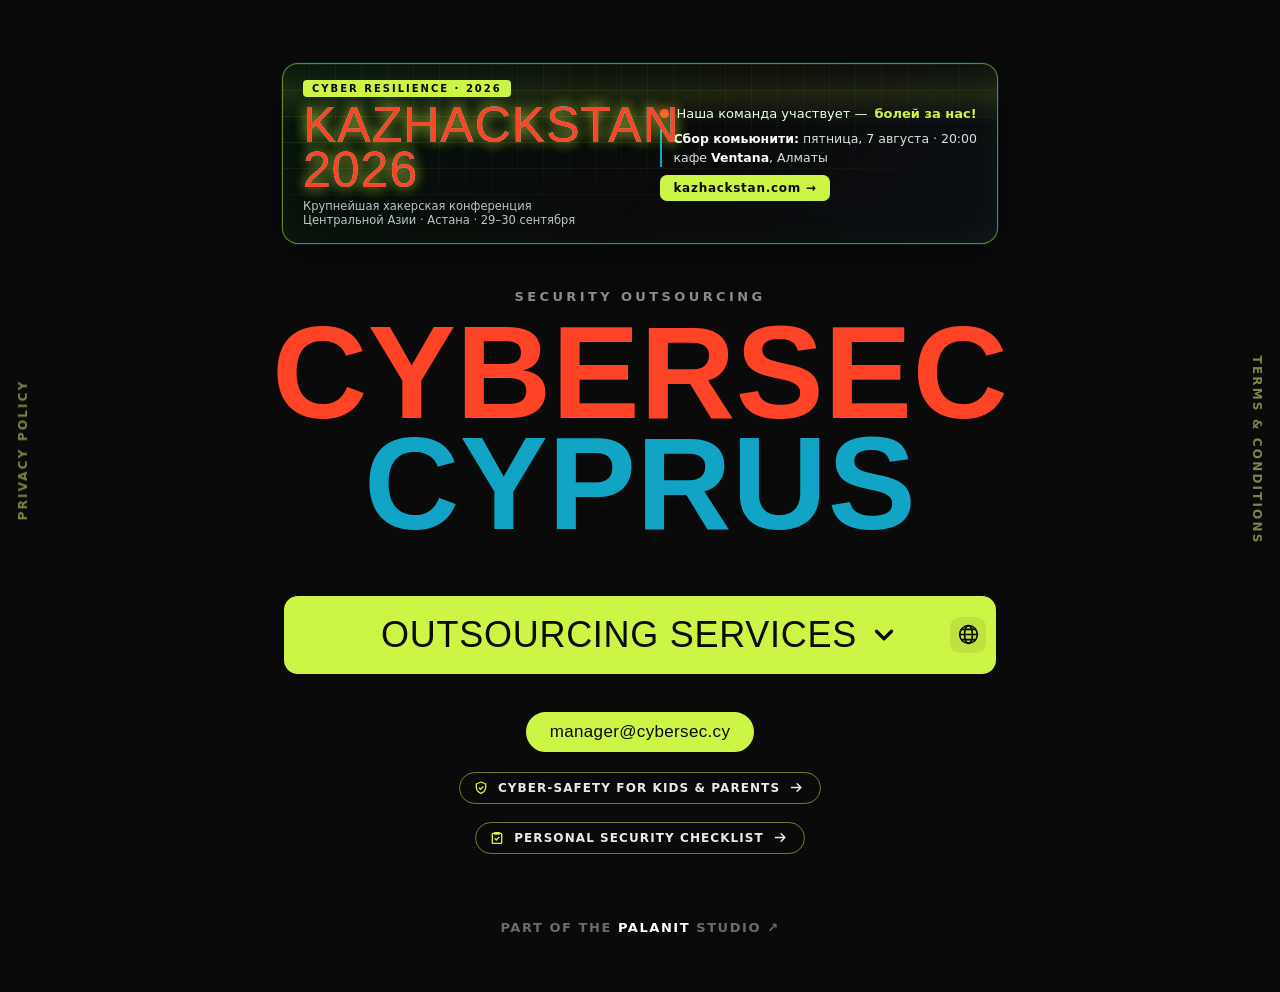
==== index.html @ 5adc6e9a "Home: add animated KazHackStan 2026 community banner (meetup CTA) Co-Authored-By: Claude Opus 4.8 <n" ====
<!DOCTYPE html>
<html lang="en">
<head>
  <meta charset="UTF-8" />
  <meta name="viewport" content="width=device-width, initial-scale=1.0" />
  <meta http-equiv="Content-Security-Policy" content="default-src 'self'; script-src 'self'; style-src 'self' 'unsafe-inline' https://fonts.googleapis.com; font-src https://fonts.gstatic.com; img-src 'self' data:; connect-src 'self'; base-uri 'self'; form-action 'self'; frame-ancestors 'none'; object-src 'none'" />
  <meta name="referrer" content="strict-origin-when-cross-origin" />
  <title>CyberSec by Palanit — Security &amp; IT Outsourcing in Cyprus</title>
  <meta name="description" content="CyberSec by Palanit — security and IT outsourcing for small and medium businesses in Cyprus: MDM (Jamf), Google Workspace, EDR, SIEM Wazuh, perimeter and web audits, security policies, phishing simulations and training." />

  <link rel="canonical" href="https://cybersec.cy/" />
  <meta name="robots" content="index, follow, max-image-preview:large, max-snippet:-1, max-video-preview:-1" />
  <meta name="author" content="CyberSec by Palanit" />

  <!-- Open Graph -->
  <meta property="og:site_name" content="CyberSec by Palanit" />
  <meta property="og:title" content="CyberSec by Palanit — Security &amp; IT Outsourcing in Cyprus" />
  <meta property="og:description" content="Security and IT outsourcing for small and medium businesses in Cyprus. Implementation, audits, policies, training." />
  <meta property="og:type" content="website" />
  <meta property="og:url" content="https://cybersec.cy/" />
  <meta property="og:locale" content="en" />

  <!-- Icons -->
  <link rel="icon" href="/favicon.ico" sizes="32x32" />
  <link rel="icon" href="/favicon.svg" type="image/svg+xml" />
  <link rel="icon" type="image/png" sizes="96x96" href="/favicon-96x96.png" />
  <link rel="apple-touch-icon" href="/apple-touch-icon.png" />
  <meta name="theme-color" content="#0a0a0a" />

  <link rel="preconnect" href="https://fonts.googleapis.com" />
  <link rel="preconnect" href="https://fonts.gstatic.com" crossorigin />
  <link href="https://fonts.googleapis.com/css2?family=Anton&family=Cookie&family=Space+Grotesk:wght@400;500;700&display=swap" rel="stylesheet" />
  <link rel="stylesheet" href="styles.css" />

  <!-- Structured data -->
  <script type="application/ld+json">
  {
    "@context": "https://schema.org",
    "@type": "ProfessionalService",
    "name": "CyberSec by Palanit",
    "url": "https://cybersec.cy/",
    "image": "https://cybersec.cy/apple-touch-icon.png",
    "description": "Security and IT outsourcing for small and medium businesses in Cyprus.",
    "areaServed": "CY",
    "email": "manager@cybersec.cy",
    "priceRange": "€€"
  }
  </script>
</head>

<body class="home">

  <!-- side links -->
  <a class="side side--left" href="/privacy.html" data-i18n="privacy">Privacy Policy</a>
  <a class="side side--right" href="/terms.html" data-i18n="terms">Terms &amp; Conditions</a>

  <main class="stage">

    <!-- KazHackStan 2026 · community banner (temporary promo) -->
    <a class="khs" href="https://kazhackstan.com" target="_blank" rel="noopener" aria-label="KazHackStan 2026 — наша команда участвует, сбор комьюнити 7 августа в Алматы">
      <span class="khs__grid" aria-hidden="true"></span>
      <span class="khs__scan" aria-hidden="true"></span>
      <span class="khs__body">
        <span class="khs__brand">
          <span class="khs__badge">Cyber Resilience · 2026</span>
          <span class="khs__title" data-txt="KAZHACKSTAN 2026">KAZHACKSTAN 2026</span>
          <span class="khs__meta">Крупнейшая хакерская конференция Центральной Азии · Астана · 29–30 сентября</span>
        </span>
        <span class="khs__call">
          <span class="khs__team"><span class="khs__dot" aria-hidden="true"></span> Наша команда участвует — <b>болей за нас!</b></span>
          <span class="khs__meet"><b>Сбор комьюнити:</b> пятница, 7 августа · 20:00<br>кафе <b>Ventana</b>, Алматы</span>
          <span class="khs__link">kazhackstan.com →</span>
        </span>
      </span>
    </a>

    <!-- title -->
    <p class="eyebrow" data-i18n="eyebrow">SECURITY OUTSOURCING</p>
    <h1 class="title">
      <span class="title__pop">CYBER<span class="title__sec">SEC</span></span>
      <span class="title__sea">CYPRUS</span>
    </h1>

    <!-- services dropdown -->
    <section class="services" aria-label="Outsourcing services">
      <div class="field-wrap">
        <button class="field" id="fieldToggle" aria-expanded="false" aria-controls="servicesPanel">
          <span class="field__label" data-i18n="fieldLabel">Outsourcing services</span>
          <svg class="field__chev" width="30" height="30" viewBox="0 0 24 24" fill="none" stroke="currentColor" stroke-width="2.6" stroke-linecap="round" stroke-linejoin="round"><path d="M6 9l6 6 6-6"/></svg>
        </button>

        <!-- language switcher -->
        <div class="lang" id="lang">
          <button class="lang__btn" id="langBtn" type="button" aria-haspopup="true" aria-expanded="false" aria-label="Change language">
            <svg viewBox="0 0 24 24" fill="none" stroke="currentColor" stroke-width="1.7" stroke-linecap="round" stroke-linejoin="round">
              <circle cx="12" cy="12" r="9.2"/>
              <ellipse cx="12" cy="12" rx="4.1" ry="9.2"/>
              <line x1="2.8" y1="12" x2="21.2" y2="12"/>
              <line x1="4.6" y1="6.7" x2="19.4" y2="6.7"/>
              <line x1="4.6" y1="17.3" x2="19.4" y2="17.3"/>
            </svg>
          </button>
          <ul class="lang__menu" id="langMenu" role="menu" aria-label="Language">
            <li role="none"><button role="menuitemradio" type="button" data-lang="en" aria-checked="true">English</button></li>
            <li role="none"><button role="menuitemradio" type="button" data-lang="el" aria-checked="false">Ελληνικά</button></li>
            <li role="none"><button role="menuitemradio" type="button" data-lang="ru" aria-checked="false">Русский</button></li>
            <li role="none"><button role="menuitemradio" type="button" data-lang="uk" aria-checked="false">Українська</button></li>
            <li role="none"><button role="menuitemradio" type="button" data-lang="kk" aria-checked="false">Қазақша</button></li>
            <li role="none"><button role="menuitemradio" type="button" data-lang="de" aria-checked="false">Deutsch</button></li>
            <li role="none"><button class="lang--elv" role="menuitemradio" type="button" data-lang="elv" aria-checked="false">Quenya</button></li>
          </ul>
        </div>
      </div>

      <div class="panel" id="servicesPanel">
        <div class="panel__inner">
          <ul class="list" id="serviceList"><!-- items injected by script.js --></ul>
          <p class="disclaimer" data-i18n="disclaimer">Prices are indicative and depend on the scope of work, the number of devices and the state of your infrastructure. A precise quote will be prepared after a consultation with our manager.</p>
        </div>
      </div>
    </section>

    <!-- email CTA -->
    <a class="email" href="mailto:manager@cybersec.cy">manager@cybersec.cy</a>

    <!-- thin secondary CTA: family cyber-safety academy -->
    <a class="kids-btn" href="/academy.html">
      <svg class="kids-btn__ico" viewBox="0 0 24 24" fill="none" stroke="currentColor" stroke-width="2" stroke-linecap="round" stroke-linejoin="round" aria-hidden="true"><path d="M12 3l7 3v5c0 4.5-3 7.5-7 9-4-1.5-7-4.5-7-9V6l7-3z"/><path d="M9.5 12l1.8 1.8L15 10"/></svg>
      <span data-i18n="kidsBtn">Cyber-safety for kids &amp; parents</span>
      <svg class="kids-btn__arrow" viewBox="0 0 24 24" fill="none" stroke="currentColor" stroke-width="2.4" stroke-linecap="round" stroke-linejoin="round" aria-hidden="true"><path d="M4 12h15M13 6l6 6-6 6"/></svg>
    </a>

    <!-- thin secondary CTA: personal security checklist portal -->
    <a class="kids-btn" href="/checklist.html">
      <svg class="kids-btn__ico" viewBox="0 0 24 24" fill="none" stroke="currentColor" stroke-width="2" stroke-linecap="round" stroke-linejoin="round" aria-hidden="true"><path d="M8 5H6a1 1 0 0 0-1 1v13a1 1 0 0 0 1 1h12a1 1 0 0 0 1-1V6a1 1 0 0 0-1-1h-2"/><path d="M9 4h6a1 1 0 0 1 1 1 1 1 0 0 1-1 1H9a1 1 0 0 1-1-1 1 1 0 0 1 1-1z"/><path d="M9 13l2 2 4-4"/></svg>
      <span data-i18n="checklistBtn">Personal security checklist</span>
      <svg class="kids-btn__arrow" viewBox="0 0 24 24" fill="none" stroke="currentColor" stroke-width="2.4" stroke-linecap="round" stroke-linejoin="round" aria-hidden="true"><path d="M4 12h15M13 6l6 6-6 6"/></svg>
    </a>

    <!-- footer -->
    <footer class="foot">
      <a id="footLink" href="https://palanit.com" target="_blank" rel="noopener">Part of the <strong>PALANIT</strong> studio ↗</a>
    </footer>

  </main>

  <script src="i18n.js"></script>
  <script src="effects.js"></script>
  <script src="script.js"></script>
</body>
</html>
---- styles.css ----
/* ===================================================================
   CYBERSEC CYPRUS — security outsourcing
   Static site · no build step · plain CSS
   Shares the PALANIT design language (Anton + Space Grotesk, pop/lime).
   =================================================================== */

:root {
  --ink:   #0a0a0a;
  --paper: #ffffff;
  --lime:  #cdf546;   /* the green field */
  --pop:   #ff4326;   /* CYBERSEC orange */
  --sea:   #12a4c4;   /* Mediterranean blue */
  --muted: #6b6b6b;
}

* { margin: 0; padding: 0; box-sizing: border-box; }

html { scroll-behavior: smooth; }

body {
  font-family: "Space Grotesk", system-ui, sans-serif;
  background: var(--paper);
  color: var(--ink);
  -webkit-font-smoothing: antialiased;
  min-height: 100dvh;
  overflow-x: hidden;
}

::selection { background: var(--lime); color: var(--ink); }
a { color: inherit; text-decoration: none; }

/* ---------- HOME: DARK BACKGROUND ---------- */
body.home { background: var(--ink); color: var(--paper); }

.home .eyebrow { color: #8c8c8c; }

/* lime pills read fine on black; lift them with a light drop-shadow */
.home .field:hover,
.home .email:hover { box-shadow: 6px 6px 0 rgba(255,255,255,.16); }

/* services list flipped to light-on-dark */
.home .svc { border-top-color: rgba(255,255,255,.14); }
.home .svc__head { color: var(--paper); }
.home .svc__num { color: rgba(255,255,255,.42); }
.home .svc__desc { color: #cfcfcf; }
.home .svc__price { color: var(--paper); }
.home .disclaimer { color: #9a9a9a; border-top-color: rgba(255,255,255,.14); }

/* side links + footer accents that were dark */
.home .side:hover { color: var(--paper); }
.home .foot a strong { color: var(--paper); }
.home .foot a:hover,
.home .foot a:hover strong { color: var(--pop); }

/* ---------- SIDE LINKS (faint, vertical) ---------- */
.side {
  position: fixed; top: 50%; z-index: 20;
  writing-mode: vertical-rl;
  font-size: 12px; font-weight: 700; text-transform: uppercase; letter-spacing: .18em;
  color: var(--lime);
  opacity: .55; filter: saturate(.7);
  transition: opacity .25s ease, filter .25s ease, color .25s ease;
  padding: 6px;
}
.side:hover { opacity: 1; filter: none; color: var(--ink); }
.side--left  { left: 10px;  transform: translateY(-50%) rotate(180deg); }
.side--right { right: 10px; transform: translateY(-50%); }
@media (max-width: 820px) { .side { display: none; } }

/* ---------- STAGE ---------- */
.stage {
  position: relative; z-index: 1;
  max-width: 760px; margin: 0 auto;
  padding: clamp(40px, 7vh, 88px) 22px 56px;
  display: flex; flex-direction: column; align-items: center;
  text-align: center;
}

/* ---------- TITLE ---------- */
.eyebrow {
  font-size: 13px; font-weight: 700; letter-spacing: .26em;
  text-transform: uppercase; color: var(--muted);
  margin-bottom: 14px;
}
.title {
  font-family: "Anton", sans-serif; text-transform: uppercase;
  line-height: .84; letter-spacing: .01em;
  display: flex; flex-direction: column;
}
.title__pop { color: var(--pop); font-size: clamp(54px, 14vw, 132px); }
.title__sea { color: var(--sea); font-size: clamp(54px, 14vw, 132px); }
.title__sec { color: inherit; }

/* Elvish mode: "SEC" blinks like a car turn-signal (amber, smooth).
   Blink via COLOR + TEXT-SHADOW alpha, NOT element opacity — animating opacity
   promotes the glyph to its own GPU layer and rasterises it to a texture that
   resamples blurry on high-DPR phones. Paint-only animation stays crisp.
   (Do NOT add translateZ / will-change / backface-visibility here — they force
   the same texture layer and reintroduce the blur.) Glow blur tightens on mobile. */
@keyframes turn-signal {
  0%, 40% {
    color: rgba(255, 179, 0, 1);
    text-shadow: 0 0 clamp(7px, 1.6vw, 22px) rgba(255,179,0,.85), 0 0 5px rgba(255,179,0,.95);
  }
  50%, 90% {
    color: rgba(255, 179, 0, .12);
    text-shadow: 0 0 clamp(7px, 1.6vw, 22px) rgba(255,179,0,.10), 0 0 5px rgba(255,179,0,.12);
  }
  100% {
    color: rgba(255, 179, 0, 1);
    text-shadow: 0 0 clamp(7px, 1.6vw, 22px) rgba(255,179,0,.85), 0 0 5px rgba(255,179,0,.95);
  }
}
body.lang-elv .title__sec {
  color: #ffb300;
  text-shadow: 0 0 clamp(7px, 1.6vw, 22px) rgba(255,179,0,.85), 0 0 5px rgba(255,179,0,.95);
  animation: turn-signal .95s cubic-bezier(.45,.05,.4,1) infinite;
}

/* ---------- SERVICES FIELD ---------- */
.services { width: 100%; margin-top: clamp(32px, 6vh, 60px); }

.field-wrap { position: relative; width: 100%; }

.field {
  width: 100%;
  display: flex; align-items: center; justify-content: center; gap: 12px;
  background: var(--lime); color: var(--ink);
  border: 2px solid var(--ink); border-radius: 16px;
  padding: 20px 56px; cursor: pointer;
  font-family: "Anton", sans-serif; text-transform: uppercase;
  transition: transform .2s ease, box-shadow .2s ease;
}
.field:hover { transform: translateY(-2px); box-shadow: 6px 6px 0 var(--ink); }
.field__label {
  font-size: clamp(20px, 4.6vw, 36px); letter-spacing: .02em; line-height: 1.05;
}
.field__chev {
  flex-shrink: 0;
  transition: transform .35s cubic-bezier(.22,1,.36,1);
}
.field[aria-expanded="true"] .field__chev { transform: rotate(180deg); }

/* ---------- LANGUAGE SWITCHER (globe) ---------- */
.lang { position: absolute; top: 50%; right: 12px; transform: translateY(-50%); z-index: 60; }
.lang__btn {
  display: grid; place-items: center; width: 36px; height: 36px;
  border: none; border-radius: 10px; cursor: pointer;
  background: rgba(10,10,10,.08); color: var(--ink);
  transition: background .2s ease, transform .5s cubic-bezier(.22,1,.36,1);
}
.lang__btn:hover { background: rgba(10,10,10,.18); }
.lang.open .lang__btn { transform: rotate(180deg); background: rgba(10,10,10,.18); }
.lang__btn svg { width: 23px; height: 23px; }

.lang__menu {
  position: absolute; right: 0; top: calc(100% + 10px);
  min-width: 176px; list-style: none; margin: 0; padding: 6px;
  background: #161616; border: 1.5px solid rgba(255,255,255,.14); border-radius: 14px;
  box-shadow: 0 16px 36px rgba(0,0,0,.55);
  opacity: 0; visibility: hidden; transform: translateY(-8px) scale(.97);
  transform-origin: top right;
  transition: opacity .22s ease, transform .24s cubic-bezier(.22,1,.36,1), visibility .24s;
}
.lang.open .lang__menu { opacity: 1; visibility: visible; transform: none; }
.lang__menu li { margin: 0; }
.lang__menu button {
  width: 100%; display: flex; align-items: center; gap: 10px;
  background: none; border: none; cursor: pointer;
  font-family: "Space Grotesk", sans-serif; font-size: 14px; font-weight: 600;
  color: #e8e8e8; text-align: left; padding: 9px 12px; border-radius: 9px;
  transition: background .15s ease, color .15s ease;
}
.lang__menu button:hover { background: rgba(255,255,255,.08); color: #fff; }
.lang__menu button[aria-checked="true"] { color: var(--lime); }
.lang__menu button[aria-checked="true"]::after { content: "✓"; margin-left: auto; font-weight: 700; }
/* the hidden ancient tongue — small, faint, set apart */
.lang__menu li:last-child { margin-top: 4px; border-top: 1px solid rgba(255,255,255,.08); padding-top: 2px; }
.lang__menu button.lang--elv {
  font-size: 11px; letter-spacing: .16em; font-style: italic; text-transform: uppercase;
  color: #93b7c9;
}
.lang__menu button.lang--elv::before { content: "✦ "; font-style: normal; color: #cdf546; }
.lang__menu button.lang--elv[aria-checked="true"] { color: var(--lime); }
@media (max-width: 420px) { .field { padding: 18px 50px; } .lang { right: 9px; } }

/* ---------- ELVISH EASTER EGG: lightning + breakable button ---------- */
.lightning {
  position: fixed; inset: 0; width: 100%; height: 100%;
  pointer-events: none; z-index: 0; opacity: 0; transition: opacity .45s ease;
}
.lightning.on { opacity: 1; }

.email-cracks {
  position: absolute; inset: 0; width: 100%; height: 100%;
  pointer-events: none; overflow: hidden;
  border-radius: 999px;
  clip-path: inset(0 round 999px); /* keep cracks inside the pill shape */
}
body.lang-elv .email { cursor: crosshair; }

/* "Buy Me a Coffee" button that replaces the shattered email button */
.bmc-btn {
  display: inline-flex; align-items: center; gap: 9px;
  margin-top: clamp(22px, 4vh, 34px);
  background: #FFDD00; color: #0a0a0a;
  border: 2px solid #000000; border-radius: 12px;
  padding: 9px 18px 7px;
  font-family: "Cookie", "Space Grotesk", cursive; font-size: 26px; line-height: 1;
  transition: transform .2s ease, box-shadow .2s ease;
}
.bmc-btn:hover { transform: translateY(-2px); box-shadow: 5px 5px 0 #000000; }
.bmc-btn__cup { width: 22px; height: 24px; flex-shrink: 0; }
.bmc-btn:hover .bmc-btn__cup { animation: bmc-wiggle .5s ease; }
.bmc-btn__text { padding-bottom: 2px; }
@keyframes bmc-wiggle {
  0%, 100% { transform: rotate(0); }
  25% { transform: rotate(-12deg); }
  75% { transform: rotate(12deg); }
}

/* ---------- MASTER PANEL (level 1) ---------- */
.panel {
  display: grid; grid-template-rows: 0fr;
  transition: grid-template-rows .42s cubic-bezier(.22,1,.36,1);
}
.panel.open { grid-template-rows: 1fr; }
.panel__inner { overflow: hidden; }

.list { list-style: none; margin-top: 14px; }

/* ---------- SERVICE ROW (level 2) ---------- */
.svc { border-top: 1.5px solid rgba(10,10,10,.12); }
.svc:first-child { border-top: none; }

.svc__head {
  width: 100%; display: flex; align-items: center; gap: 16px;
  background: none; border: none; cursor: pointer;
  padding: 18px 6px; text-align: left;
  color: var(--ink); transition: color .2s ease;
}
.svc__head:hover { color: var(--pop); }
.svc__num {
  font-family: "Anton", sans-serif; font-size: 14px;
  color: rgba(10,10,10,.4); min-width: 26px;
}
.svc__name {
  flex: 1; font-size: clamp(15px, 2.6vw, 19px); font-weight: 700; line-height: 1.3;
}
.svc__chev {
  flex-shrink: 0; color: var(--sea);
  transition: transform .3s cubic-bezier(.22,1,.36,1);
}
.svc.open .svc__chev { transform: rotate(90deg); }
.svc.open .svc__name { color: var(--pop); }

.svc__detail {
  display: grid; grid-template-rows: 0fr;
  transition: grid-template-rows .35s cubic-bezier(.22,1,.36,1);
}
.svc.open .svc__detail { grid-template-rows: 1fr; }
.svc__detailInner { overflow: hidden; }

.svc__body {
  padding: 0 6px 22px 48px;
  display: flex; flex-wrap: wrap; align-items: baseline; gap: 10px 14px;
  text-align: left;
}
.svc__desc { color: #2a2a2a; font-weight: 500; font-size: 15px; line-height: 1.55; flex: 1 1 300px; }
.svc__bar { color: var(--lime); font-weight: 700; align-self: stretch; }
.svc__price {
  font-family: "Anton", sans-serif; color: var(--ink);
  font-size: 20px; white-space: nowrap; letter-spacing: .01em;
}

.disclaimer {
  margin-top: 18px; padding: 14px 6px 4px;
  font-size: 13px; line-height: 1.55; color: var(--muted);
  border-top: 1.5px solid rgba(10,10,10,.12); text-align: left;
}

/* ---------- EMAIL CTA ---------- */
.email {
  display: inline-block; margin-top: clamp(22px, 4vh, 34px);
  background: var(--lime); color: var(--ink);
  border: 2px solid var(--ink); border-radius: 999px;
  font-family: "Anton", sans-serif; text-transform: lowercase; letter-spacing: .02em;
  font-size: clamp(15px, 2.2vw, 17px); padding: 10px 24px;
  transition: transform .2s ease, box-shadow .2s ease, background .2s ease;
}
.email:hover { transform: translateY(-2px); box-shadow: 6px 6px 0 var(--ink); background: var(--pop); color: var(--paper); }

/* ---------- THIN SECONDARY CTA (kids & parents academy) ---------- */
.kids-btn {
  display: inline-flex; align-items: center; gap: 9px;
  margin-top: 18px; padding: 7px 16px 7px 13px;
  border: 1.5px solid rgba(205,245,70,.5); border-radius: 999px;
  background: transparent; color: #e9e9e9;
  font-size: 12px; font-weight: 700; letter-spacing: .09em; text-transform: uppercase;
  transition: background .2s ease, color .2s ease, border-color .2s ease, transform .2s ease;
}
.kids-btn:hover { background: var(--lime); color: var(--ink); border-color: var(--lime); transform: translateY(-1px); }
.kids-btn__ico { width: 16px; height: 16px; color: var(--lime); flex-shrink: 0; transition: color .2s ease; }
.kids-btn:hover .kids-btn__ico { color: var(--ink); }
.kids-btn__arrow { width: 15px; height: 15px; flex-shrink: 0; transition: transform .2s ease; }
.kids-btn:hover .kids-btn__arrow { transform: translateX(3px); }

/* ---------- FOOTER ---------- */
.foot { margin-top: clamp(36px, 7vh, 64px); }
.foot a {
  font-size: 13px; font-weight: 700; text-transform: uppercase; letter-spacing: .12em;
  color: var(--muted); transition: color .2s ease;
}
.foot a strong { color: var(--ink); }
.foot a:hover { color: var(--pop); }
.foot a:hover strong { color: var(--pop); }

/* ---------- LEGAL / DOC PAGES ---------- */
.doc { max-width: 760px; margin: 0 auto; padding: clamp(40px, 7vh, 80px) 22px 80px; }
.doc__back {
  display: inline-block; margin-bottom: 28px;
  font-size: 13px; font-weight: 700; text-transform: uppercase; letter-spacing: .12em;
  color: var(--muted); transition: color .2s ease;
}
.doc__back:hover { color: var(--pop); }
.doc h1 {
  font-family: "Anton", sans-serif; text-transform: uppercase;
  font-size: clamp(34px, 8vw, 64px); line-height: .92; color: var(--ink);
}
.doc h1 .accent { color: var(--pop); }
.doc__meta { margin: 14px 0 36px; font-size: 13px; color: var(--muted); font-weight: 700; text-transform: uppercase; letter-spacing: .08em; }
.doc h2 {
  font-family: "Anton", sans-serif; text-transform: uppercase;
  font-size: clamp(20px, 4vw, 28px); margin: 38px 0 12px; color: var(--ink);
}
.doc p, .doc li { font-size: 16px; line-height: 1.7; color: #2a2a2a; font-weight: 400; }
.doc p { margin: 0 0 14px; }
.doc ul { margin: 0 0 14px 22px; }
.doc li { margin-bottom: 6px; }
.doc a.inline { color: var(--sea); font-weight: 700; }
.doc a.inline:hover { color: var(--pop); }
.doc__rule { border: none; border-top: 2px solid var(--ink); margin: 44px 0 24px; }
.doc__foot { font-size: 13px; color: var(--muted); }
.doc__foot a { color: var(--ink); font-weight: 700; }
.doc__foot a:hover { color: var(--pop); }

/* ---------- REDUCED MOTION ---------- */
@media (prefers-reduced-motion: reduce) {
  html { scroll-behavior: auto; }
  * { transition: none !important; }
  .title__sec { animation: none !important; opacity: 1 !important; }
  .lightning { display: none !important; }
}

/* ===================================================================
   KAZHACKSTAN 2026 — animated community banner (temporary promo)
   =================================================================== */
.khs {
  position: relative; display: block; width: 100%;
  margin: 0 0 clamp(26px, 5vh, 46px);
  padding: 16px 20px; border-radius: 16px; overflow: hidden;
  background: linear-gradient(135deg, #05130d 0%, #0a0a0a 55%, #0b0f14 100%);
  border: 1.5px solid rgba(205,245,70,.5); color: var(--paper); isolation: isolate;
  box-shadow: 0 0 0 1px rgba(18,164,196,.14), 0 12px 40px rgba(0,0,0,.5), inset 0 0 40px rgba(205,245,70,.04);
  animation: khs-glow 3.6s ease-in-out infinite;
}
@keyframes khs-glow {
  0%,100% { border-color: rgba(205,245,70,.5); box-shadow: 0 0 0 1px rgba(18,164,196,.14), 0 12px 40px rgba(0,0,0,.5), inset 0 0 40px rgba(205,245,70,.04); }
  50%     { border-color: rgba(18,164,196,.72); box-shadow: 0 0 24px rgba(18,164,196,.26), 0 12px 40px rgba(0,0,0,.5), inset 0 0 48px rgba(18,164,196,.06); }
}
.khs__grid {
  position: absolute; inset: 0; z-index: 0; pointer-events: none;
  background-image: linear-gradient(rgba(205,245,70,.09) 1px, transparent 1px), linear-gradient(90deg, rgba(18,164,196,.08) 1px, transparent 1px);
  background-size: 26px 26px;
  -webkit-mask-image: radial-gradient(130% 110% at 18% 0%, #000 42%, transparent 88%);
  mask-image: radial-gradient(130% 110% at 18% 0%, #000 42%, transparent 88%);
  animation: khs-grid 8s linear infinite;
}
@keyframes khs-grid { from { background-position: 0 0, 0 0; } to { background-position: 0 26px, 26px 0; } }
.khs__scan {
  position: absolute; left: 0; right: 0; top: 0; height: 34%; z-index: 1; pointer-events: none;
  background: linear-gradient(180deg, transparent, rgba(205,245,70,.10), transparent);
  animation: khs-scan 4.6s linear infinite;
}
@keyframes khs-scan { 0% { transform: translateY(-120%); } 100% { transform: translateY(420%); } }
.khs__body {
  position: relative; z-index: 2; display: flex; align-items: center; justify-content: space-between;
  gap: 18px 24px; text-align: left; flex-wrap: wrap;
}
.khs__brand { display: flex; flex-direction: column; gap: 6px; min-width: 0; flex: 1 1 300px; }
.khs__badge {
  align-self: flex-start; font-size: 10px; font-weight: 700; letter-spacing: .2em; text-transform: uppercase;
  color: #0a0a0a; background: var(--lime); padding: 3px 9px; border-radius: 4px;
}
.khs__title {
  font-family: "Anton", sans-serif; text-transform: uppercase; position: relative;
  font-size: clamp(28px, 6.2vw, 50px); line-height: .9; letter-spacing: .02em;
  color: #eafff0; text-shadow: 0 0 14px rgba(205,245,70,.35);
}
.khs__title::before, .khs__title::after {
  content: attr(data-txt); position: absolute; left: 0; top: 0; width: 100%; pointer-events: none;
}
.khs__title::before { color: #12a4c4; animation: khs-g1 3s infinite steps(2,end); }
.khs__title::after  { color: #ff4326; animation: khs-g2 2.4s infinite steps(2,end); }
@keyframes khs-g1 {
  0%,92%,100% { clip-path: inset(0 0 100% 0); transform: translate(0,0); opacity: 0; }
  93% { clip-path: inset(8% 0 58% 0); transform: translate(-2px,-1px); opacity: .85; }
  96% { clip-path: inset(62% 0 10% 0); transform: translate(2px,1px); opacity: .85; }
}
@keyframes khs-g2 {
  0%,90%,100% { clip-path: inset(0 0 100% 0); transform: translate(0,0); opacity: 0; }
  91% { clip-path: inset(42% 0 30% 0); transform: translate(2px,1px); opacity: .8; }
  95% { clip-path: inset(14% 0 62% 0); transform: translate(-2px,-1px); opacity: .8; }
}
.khs__meta { font-size: 11.5px; color: #b9c6bf; max-width: 42ch; }
.khs__call { display: flex; flex-direction: column; gap: 8px; flex: 0 1 auto; }
.khs__team { font-size: 13px; color: #eafff0; display: inline-flex; align-items: center; gap: 7px; }
.khs__team b { color: var(--lime); }
.khs__dot { width: 9px; height: 9px; border-radius: 50%; background: #ff4326; box-shadow: 0 0 9px #ff4326; animation: khs-blink 1.1s steps(1) infinite; flex: none; }
@keyframes khs-blink { 50% { opacity: .22; box-shadow: none; } }
.khs__meet { font-size: 12.5px; color: #d7e3dd; line-height: 1.55; border-left: 2px solid var(--sea); padding-left: 11px; }
.khs__meet b { color: #fff; }
.khs__link {
  align-self: flex-start; font-size: 12px; font-weight: 700; letter-spacing: .06em;
  color: #0a0a0a; background: var(--lime); padding: 6px 13px; border-radius: 7px;
  transition: transform .2s ease, box-shadow .2s ease;
}
.khs:hover .khs__link { box-shadow: 4px 4px 0 rgba(255,255,255,.22); transform: translate(-1px,-1px); }
@media (max-width: 620px) {
  .khs__body { flex-direction: column; align-items: stretch; }
  .khs__call { border-top: 1px solid rgba(255,255,255,.12); padding-top: 12px; }
  .khs__link { align-self: center; }
}
@media (prefers-reduced-motion: reduce) {
  .khs, .khs__grid, .khs__scan, .khs__dot { animation: none !important; }
  .khs__title::before, .khs__title::after { display: none; }
}
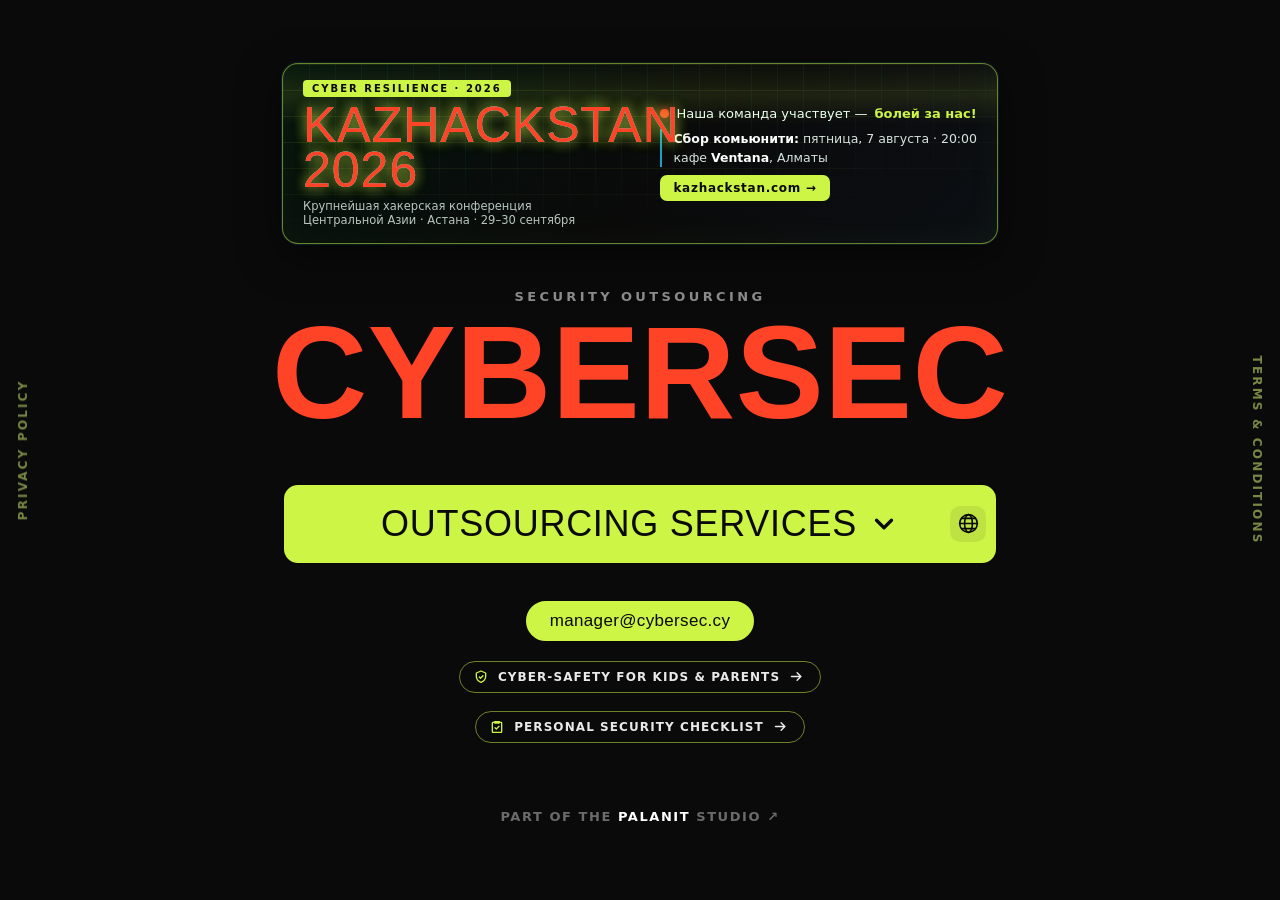
==== commit be153872: "Home: temporarily hide 'Cyprus' in the title and Greek from the language switcher Co-Authored-By: Cl" ====
--- a/index.html
+++ b/index.html
@@ -78,7 +78,8 @@
     <p class="eyebrow" data-i18n="eyebrow">SECURITY OUTSOURCING</p>
     <h1 class="title">
       <span class="title__pop">CYBER<span class="title__sec">SEC</span></span>
-      <span class="title__sea">CYPRUS</span>
+      <!-- TEMP: "CYPRUS" hidden — uncomment to restore -->
+      <!-- <span class="title__sea">CYPRUS</span> -->
     </h1>
 
     <!-- services dropdown -->
@@ -102,7 +103,9 @@
           </button>
           <ul class="lang__menu" id="langMenu" role="menu" aria-label="Language">
             <li role="none"><button role="menuitemradio" type="button" data-lang="en" aria-checked="true">English</button></li>
+            <!-- TEMP: Greek hidden — uncomment to restore
             <li role="none"><button role="menuitemradio" type="button" data-lang="el" aria-checked="false">Ελληνικά</button></li>
+            -->
             <li role="none"><button role="menuitemradio" type="button" data-lang="ru" aria-checked="false">Русский</button></li>
             <li role="none"><button role="menuitemradio" type="button" data-lang="uk" aria-checked="false">Українська</button></li>
             <li role="none"><button role="menuitemradio" type="button" data-lang="kk" aria-checked="false">Қазақша</button></li>
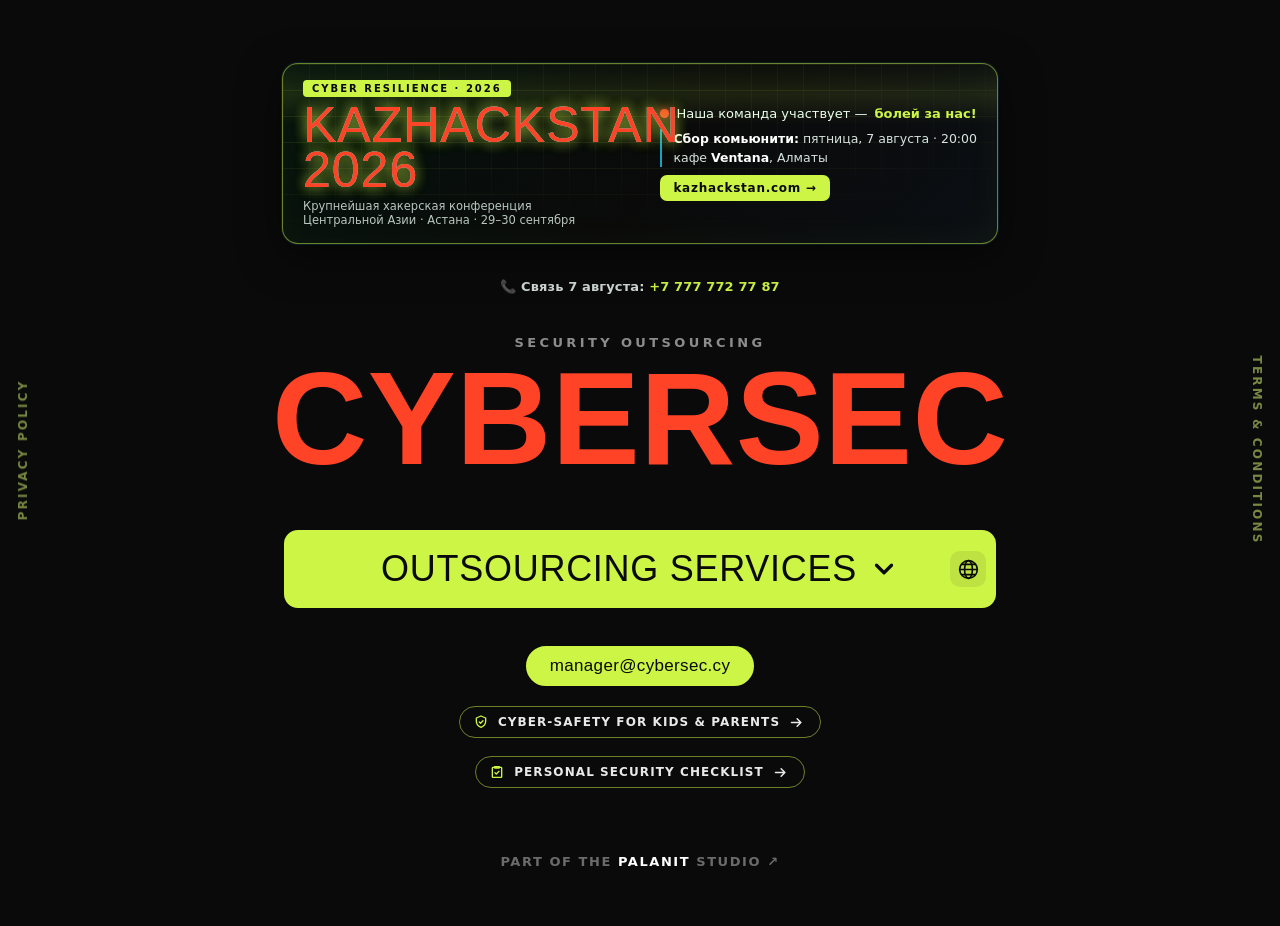
==== commit 63165e87: "Banner: add contact phone for the Aug 7 meetup under the banner Co-Authored-By: Claude Opus 4.8 <nor" ====
--- a/index.html
+++ b/index.html
@@ -73,6 +73,7 @@
         </span>
       </span>
     </a>
+    <p class="khs-contact">📞 Связь 7 августа: <a href="tel:+77777727787">+7 777 772 77 87</a></p>
 
     <!-- title -->
     <p class="eyebrow" data-i18n="eyebrow">SECURITY OUTSOURCING</p>
--- a/styles.css
+++ b/styles.css
@@ -435,3 +435,9 @@
   .khs, .khs__grid, .khs__scan, .khs__dot { animation: none !important; }
   .khs__title::before, .khs__title::after { display: none; }
 }
+.khs-contact {
+  margin: -10px 0 clamp(22px, 4.5vh, 42px); text-align: center;
+  font-size: 13px; font-weight: 600; letter-spacing: .01em; color: #cfd8d3;
+}
+.khs-contact a { color: var(--lime); font-weight: 700; }
+.khs-contact a:hover { text-decoration: underline; }
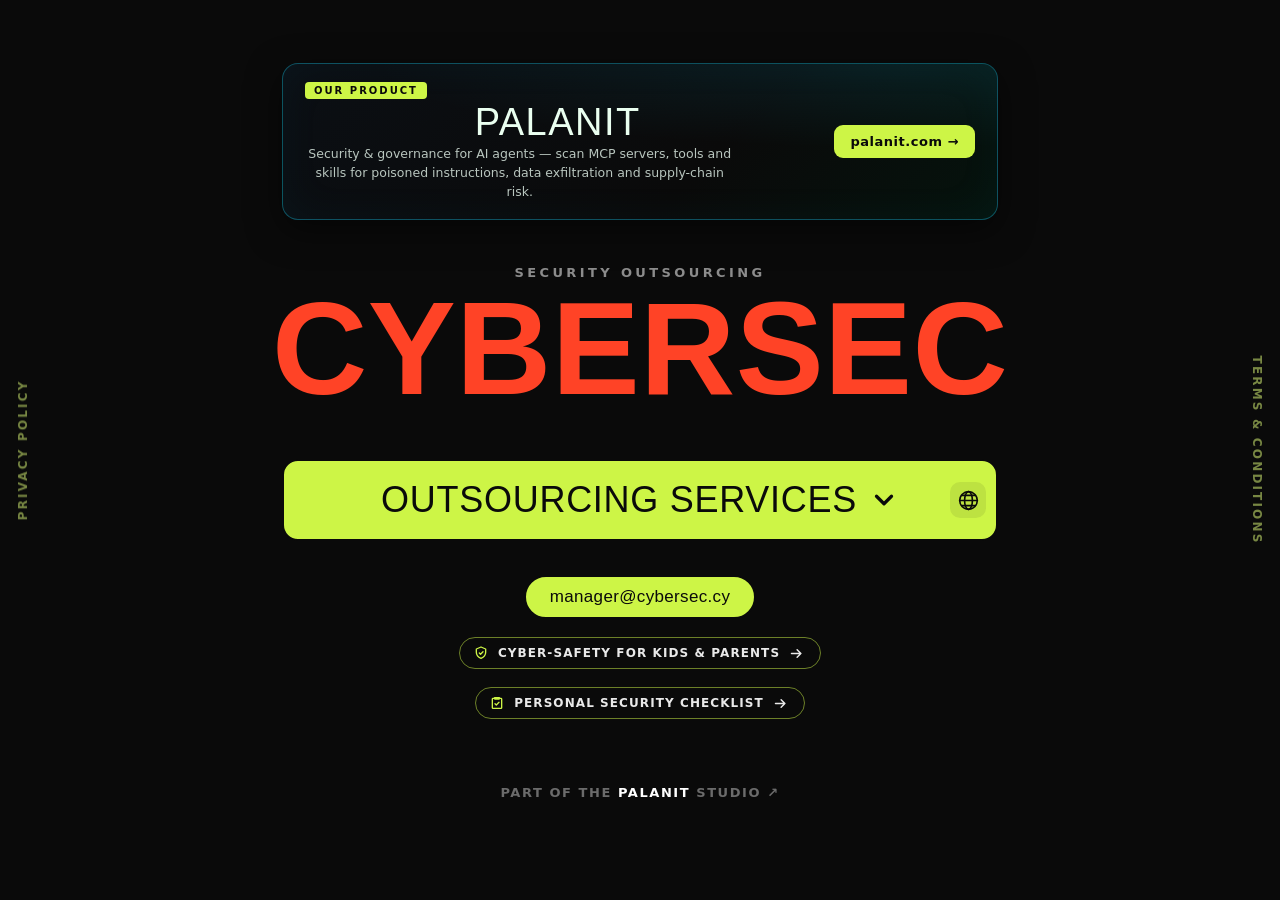
==== commit 59a9a3e7: "Replace KazHackStan event banner with a PALANIT cross-promo (palanit.com) Removes the time-bound KAZ" ====
--- a/index.html
+++ b/index.html
@@ -5,8 +5,8 @@
   <meta name="viewport" content="width=device-width, initial-scale=1.0" />
   <meta http-equiv="Content-Security-Policy" content="default-src 'self'; script-src 'self'; style-src 'self' 'unsafe-inline' https://fonts.googleapis.com; font-src https://fonts.gstatic.com; img-src 'self' data:; connect-src 'self'; base-uri 'self'; form-action 'self'; frame-ancestors 'none'; object-src 'none'" />
   <meta name="referrer" content="strict-origin-when-cross-origin" />
-  <title>CyberSec by Palanit — Security &amp; IT Outsourcing in Cyprus</title>
-  <meta name="description" content="CyberSec by Palanit — security and IT outsourcing for small and medium businesses in Cyprus: MDM (Jamf), Google Workspace, EDR, SIEM Wazuh, perimeter and web audits, security policies, phishing simulations and training." />
+  <title>CyberSec by Palanit — Security &amp; IT Outsourcing</title>
+  <meta name="description" content="CyberSec by Palanit — security and IT outsourcing for small and medium businesses: MDM (Jamf), Google Workspace, EDR, SIEM Wazuh, perimeter and web audits, security policies, phishing simulations and training." />
 
   <link rel="canonical" href="https://cybersec.cy/" />
   <meta name="robots" content="index, follow, max-image-preview:large, max-snippet:-1, max-video-preview:-1" />
@@ -14,8 +14,8 @@
 
   <!-- Open Graph -->
   <meta property="og:site_name" content="CyberSec by Palanit" />
-  <meta property="og:title" content="CyberSec by Palanit — Security &amp; IT Outsourcing in Cyprus" />
-  <meta property="og:description" content="Security and IT outsourcing for small and medium businesses in Cyprus. Implementation, audits, policies, training." />
+  <meta property="og:title" content="CyberSec by Palanit — Security &amp; IT Outsourcing" />
+  <meta property="og:description" content="Security and IT outsourcing for small and medium businesses. Implementation, audits, policies, training." />
   <meta property="og:type" content="website" />
   <meta property="og:url" content="https://cybersec.cy/" />
   <meta property="og:locale" content="en" />
@@ -40,7 +40,7 @@
     "name": "CyberSec by Palanit",
     "url": "https://cybersec.cy/",
     "image": "https://cybersec.cy/apple-touch-icon.png",
-    "description": "Security and IT outsourcing for small and medium businesses in Cyprus.",
+    "description": "Security and IT outsourcing for small and medium businesses.",
     "areaServed": "CY",
     "email": "manager@cybersec.cy",
     "priceRange": "€€"
@@ -56,24 +56,19 @@
 
   <main class="stage">
 
-    <!-- KazHackStan 2026 · community banner (temporary promo) -->
-    <a class="khs" href="https://kazhackstan.com" target="_blank" rel="noopener" aria-label="KazHackStan 2026 — наша команда участвует, сбор комьюнити 7 августа в Алматы">
-      <span class="khs__grid" aria-hidden="true"></span>
-      <span class="khs__scan" aria-hidden="true"></span>
-      <span class="khs__body">
-        <span class="khs__brand">
-          <span class="khs__badge">Cyber Resilience · 2026</span>
-          <span class="khs__title" data-txt="KAZHACKSTAN 2026">KAZHACKSTAN 2026</span>
-          <span class="khs__meta">Крупнейшая хакерская конференция Центральной Азии · Астана · 29–30 сентября</span>
+    <!-- PALANIT · cross-promo for palanit.com -->
+    <a class="pal" href="https://palanit.com" target="_blank" rel="noopener"
+       aria-label="PALANIT — security and governance for AI agents, palanit.com">
+      <span class="pal__glow" aria-hidden="true"></span>
+      <span class="pal__body">
+        <span class="pal__left">
+          <span class="pal__badge">Our product</span>
+          <span class="pal__brand">PALANIT</span>
+          <span class="pal__text">Security &amp; governance for AI agents — scan MCP servers, tools and skills for poisoned instructions, data exfiltration and supply-chain risk.</span>
         </span>
-        <span class="khs__call">
-          <span class="khs__team"><span class="khs__dot" aria-hidden="true"></span> Наша команда участвует — <b>болей за нас!</b></span>
-          <span class="khs__meet"><b>Сбор комьюнити:</b> пятница, 7 августа · 20:00<br>кафе <b>Ventana</b>, Алматы</span>
-          <span class="khs__link">kazhackstan.com →</span>
-        </span>
+        <span class="pal__cta">palanit.com <span aria-hidden="true">→</span></span>
       </span>
     </a>
-    <p class="khs-contact">📞 Связь 7 августа: <a href="tel:+77777727787">+7 777 772 77 87</a></p>
 
     <!-- title -->
     <p class="eyebrow" data-i18n="eyebrow">SECURITY OUTSOURCING</p>
--- a/styles.css
+++ b/styles.css
@@ -353,91 +353,49 @@
 }
 
 /* ===================================================================
-   KAZHACKSTAN 2026 — animated community banner (temporary promo)
+   PALANIT — cross-promo banner for palanit.com (our AI-agent security product)
    =================================================================== */
-.khs {
+.pal {
   position: relative; display: block; width: 100%;
   margin: 0 0 clamp(26px, 5vh, 46px);
-  padding: 16px 20px; border-radius: 16px; overflow: hidden;
-  background: linear-gradient(135deg, #05130d 0%, #0a0a0a 55%, #0b0f14 100%);
-  border: 1.5px solid rgba(205,245,70,.5); color: var(--paper); isolation: isolate;
-  box-shadow: 0 0 0 1px rgba(18,164,196,.14), 0 12px 40px rgba(0,0,0,.5), inset 0 0 40px rgba(205,245,70,.04);
-  animation: khs-glow 3.6s ease-in-out infinite;
-}
-@keyframes khs-glow {
-  0%,100% { border-color: rgba(205,245,70,.5); box-shadow: 0 0 0 1px rgba(18,164,196,.14), 0 12px 40px rgba(0,0,0,.5), inset 0 0 40px rgba(205,245,70,.04); }
-  50%     { border-color: rgba(18,164,196,.72); box-shadow: 0 0 24px rgba(18,164,196,.26), 0 12px 40px rgba(0,0,0,.5), inset 0 0 48px rgba(18,164,196,.06); }
-}
-.khs__grid {
+  padding: 18px 22px; border-radius: 16px; overflow: hidden;
+  background: linear-gradient(135deg, #0b0f14 0%, #0a0a0a 60%, #05130d 100%);
+  border: 1.5px solid rgba(18,164,196,.45); color: var(--paper); isolation: isolate;
+  box-shadow: 0 10px 34px rgba(0,0,0,.5), inset 0 0 44px rgba(18,164,196,.05);
+  transition: border-color .3s ease, box-shadow .3s ease, transform .25s ease;
+}
+.pal:hover {
+  border-color: rgba(205,245,70,.6);
+  box-shadow: 0 14px 40px rgba(0,0,0,.55), inset 0 0 50px rgba(205,245,70,.05);
+  transform: translateY(-1px);
+}
+.pal__glow {
   position: absolute; inset: 0; z-index: 0; pointer-events: none;
-  background-image: linear-gradient(rgba(205,245,70,.09) 1px, transparent 1px), linear-gradient(90deg, rgba(18,164,196,.08) 1px, transparent 1px);
-  background-size: 26px 26px;
-  -webkit-mask-image: radial-gradient(130% 110% at 18% 0%, #000 42%, transparent 88%);
-  mask-image: radial-gradient(130% 110% at 18% 0%, #000 42%, transparent 88%);
-  animation: khs-grid 8s linear infinite;
-}
-@keyframes khs-grid { from { background-position: 0 0, 0 0; } to { background-position: 0 26px, 26px 0; } }
-.khs__scan {
-  position: absolute; left: 0; right: 0; top: 0; height: 34%; z-index: 1; pointer-events: none;
-  background: linear-gradient(180deg, transparent, rgba(205,245,70,.10), transparent);
-  animation: khs-scan 4.6s linear infinite;
-}
-@keyframes khs-scan { 0% { transform: translateY(-120%); } 100% { transform: translateY(420%); } }
-.khs__body {
-  position: relative; z-index: 2; display: flex; align-items: center; justify-content: space-between;
-  gap: 18px 24px; text-align: left; flex-wrap: wrap;
-}
-.khs__brand { display: flex; flex-direction: column; gap: 6px; min-width: 0; flex: 1 1 300px; }
-.khs__badge {
-  align-self: flex-start; font-size: 10px; font-weight: 700; letter-spacing: .2em; text-transform: uppercase;
-  color: #0a0a0a; background: var(--lime); padding: 3px 9px; border-radius: 4px;
-}
-.khs__title {
-  font-family: "Anton", sans-serif; text-transform: uppercase; position: relative;
-  font-size: clamp(28px, 6.2vw, 50px); line-height: .9; letter-spacing: .02em;
-  color: #eafff0; text-shadow: 0 0 14px rgba(205,245,70,.35);
-}
-.khs__title::before, .khs__title::after {
-  content: attr(data-txt); position: absolute; left: 0; top: 0; width: 100%; pointer-events: none;
-}
-.khs__title::before { color: #12a4c4; animation: khs-g1 3s infinite steps(2,end); }
-.khs__title::after  { color: #ff4326; animation: khs-g2 2.4s infinite steps(2,end); }
-@keyframes khs-g1 {
-  0%,92%,100% { clip-path: inset(0 0 100% 0); transform: translate(0,0); opacity: 0; }
-  93% { clip-path: inset(8% 0 58% 0); transform: translate(-2px,-1px); opacity: .85; }
-  96% { clip-path: inset(62% 0 10% 0); transform: translate(2px,1px); opacity: .85; }
-}
-@keyframes khs-g2 {
-  0%,90%,100% { clip-path: inset(0 0 100% 0); transform: translate(0,0); opacity: 0; }
-  91% { clip-path: inset(42% 0 30% 0); transform: translate(2px,1px); opacity: .8; }
-  95% { clip-path: inset(14% 0 62% 0); transform: translate(-2px,-1px); opacity: .8; }
-}
-.khs__meta { font-size: 11.5px; color: #b9c6bf; max-width: 42ch; }
-.khs__call { display: flex; flex-direction: column; gap: 8px; flex: 0 1 auto; }
-.khs__team { font-size: 13px; color: #eafff0; display: inline-flex; align-items: center; gap: 7px; }
-.khs__team b { color: var(--lime); }
-.khs__dot { width: 9px; height: 9px; border-radius: 50%; background: #ff4326; box-shadow: 0 0 9px #ff4326; animation: khs-blink 1.1s steps(1) infinite; flex: none; }
-@keyframes khs-blink { 50% { opacity: .22; box-shadow: none; } }
-.khs__meet { font-size: 12.5px; color: #d7e3dd; line-height: 1.55; border-left: 2px solid var(--sea); padding-left: 11px; }
-.khs__meet b { color: #fff; }
-.khs__link {
-  align-self: flex-start; font-size: 12px; font-weight: 700; letter-spacing: .06em;
-  color: #0a0a0a; background: var(--lime); padding: 6px 13px; border-radius: 7px;
+  background: radial-gradient(120% 90% at 85% 0%, rgba(18,164,196,.12), transparent 60%);
+}
+.pal__body {
+  position: relative; z-index: 1; display: flex; align-items: center;
+  justify-content: space-between; gap: 14px 24px; flex-wrap: wrap;
+}
+.pal__left { display: flex; flex-direction: column; gap: 5px; min-width: 0; flex: 1 1 320px; }
+.pal__badge {
+  align-self: flex-start; font-size: 10px; font-weight: 700; letter-spacing: .2em;
+  text-transform: uppercase; color: var(--ink); background: var(--lime); padding: 3px 9px; border-radius: 4px;
+}
+.pal__brand {
+  font-family: "Anton", sans-serif; text-transform: uppercase;
+  font-size: clamp(24px, 5vw, 38px); line-height: .95; letter-spacing: .04em; color: #eafff0;
+}
+.pal__text { font-size: 12.5px; color: #b9c6bf; max-width: 54ch; line-height: 1.5; }
+.pal__cta {
+  align-self: center; font-size: 13px; font-weight: 700; letter-spacing: .04em; white-space: nowrap;
+  color: var(--ink); background: var(--lime); padding: 9px 16px; border-radius: 9px;
   transition: transform .2s ease, box-shadow .2s ease;
 }
-.khs:hover .khs__link { box-shadow: 4px 4px 0 rgba(255,255,255,.22); transform: translate(-1px,-1px); }
+.pal:hover .pal__cta { box-shadow: 3px 3px 0 rgba(255,255,255,.2); transform: translate(-1px,-1px); }
 @media (max-width: 620px) {
-  .khs__body { flex-direction: column; align-items: stretch; }
-  .khs__call { border-top: 1px solid rgba(255,255,255,.12); padding-top: 12px; }
-  .khs__link { align-self: center; }
-}
-@media (prefers-reduced-motion: reduce) {
-  .khs, .khs__grid, .khs__scan, .khs__dot { animation: none !important; }
-  .khs__title::before, .khs__title::after { display: none; }
-}
-.khs-contact {
-  margin: -10px 0 clamp(22px, 4.5vh, 42px); text-align: center;
-  font-size: 13px; font-weight: 600; letter-spacing: .01em; color: #cfd8d3;
-}
-.khs-contact a { color: var(--lime); font-weight: 700; }
-.khs-contact a:hover { text-decoration: underline; }
+  .pal__body { flex-direction: column; align-items: stretch; }
+  .pal__cta { align-self: center; }
+}
+@media (prefers-reduced-motion: reduce) { .pal, .pal__cta { transition: none !important; } }
+
